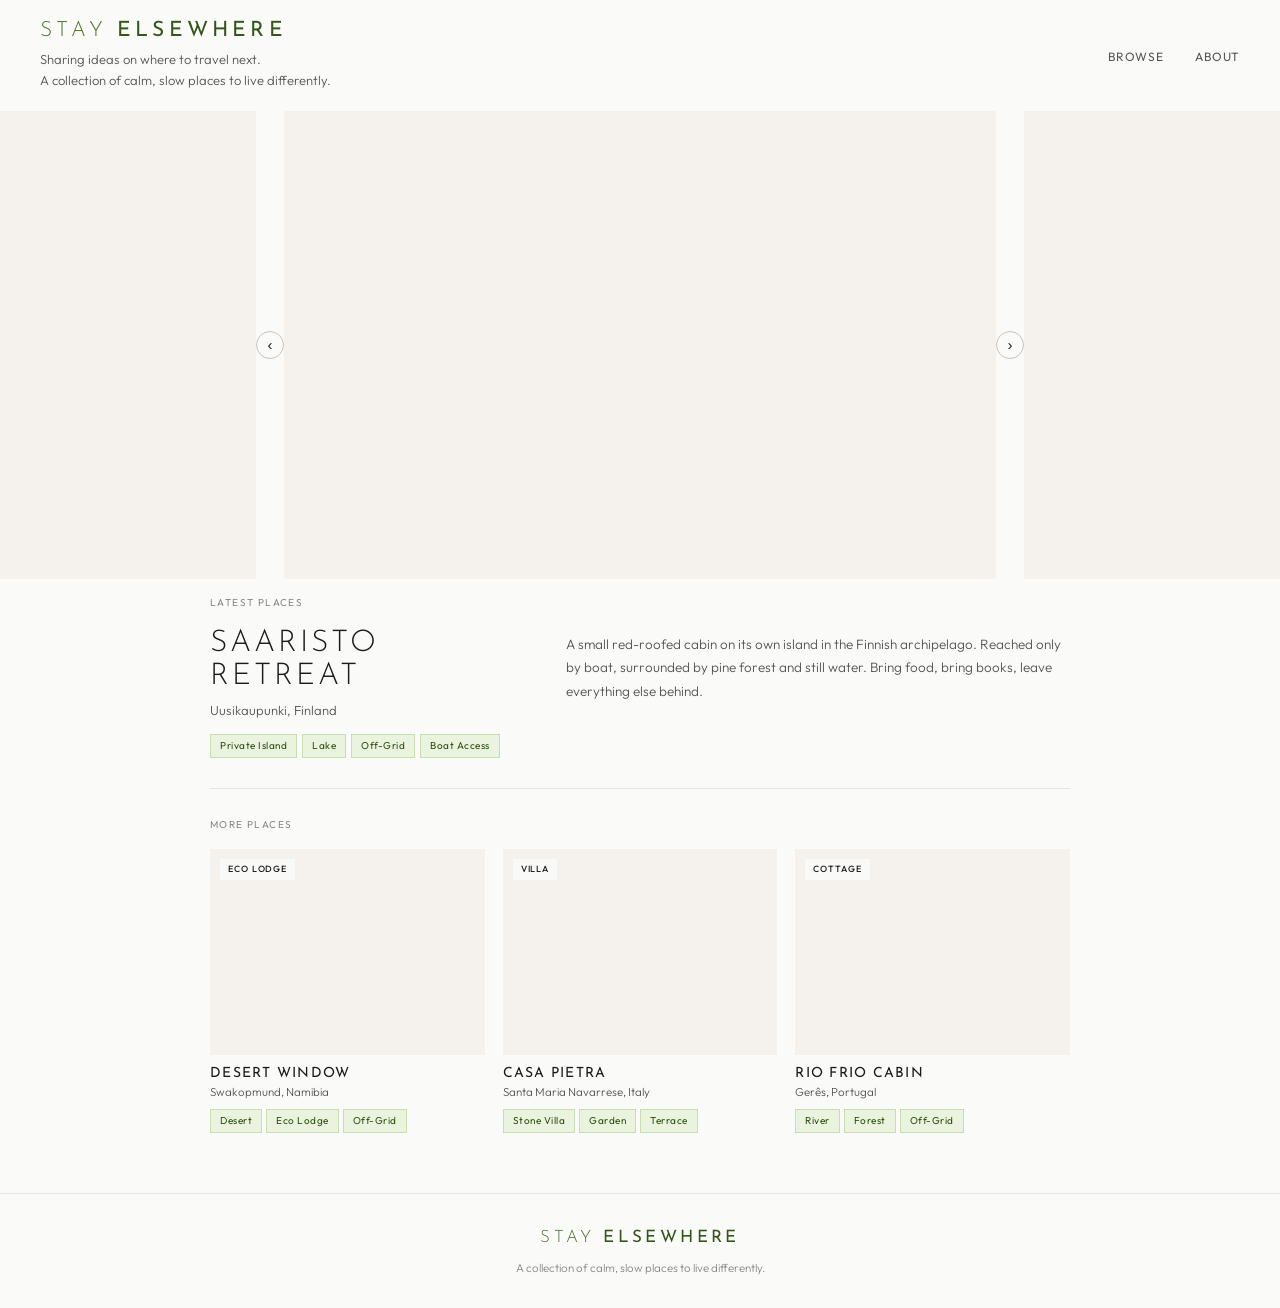
==== index.html @ 5e59693f "Mobile: hamburger menu with dropdown on all pages" ====
<!DOCTYPE html>
<html lang="en">
<head>
  <meta charset="UTF-8">
  <meta name="viewport" content="width=device-width, initial-scale=1.0">
  <title>Stay Elsewhere — Calm places, far from the crowd</title>
  <meta name="description" content="A curated collection of calm, slow places to live differently.">
  <link rel="preconnect" href="https://fonts.googleapis.com">
  <link rel="preconnect" href="https://fonts.gstatic.com" crossorigin>
  <link href="https://fonts.googleapis.com/css2?family=Josefin+Sans:wght@300;400&family=Outfit:wght@300;400;500&display=swap" rel="stylesheet">
  <link rel="stylesheet" href="css/style.css">
</head>
<body>

  <header class="site-header">
    <a href="index.html" class="logo-block">
      <span class="logo"><span class="logo-stay">STAY</span> <span class="logo-elsewhere">ELSEWHERE</span></span>
      <span class="logo-tagline">Sharing ideas on where to travel next.<br>A collection of calm, slow places to live differently.</span>
    </a>
    <nav class="site-nav">
      <a href="browse.html">BROWSE</a>
      <a href="about.html">ABOUT</a>
    </nav>
    <button class="hamburger-btn" aria-label="Menu">&#9776;</button>
    <div class="mobile-nav-dropdown" id="mobile-nav">
      <a href="browse.html">BROWSE</a>
      <a href="about.html">ABOUT</a>
    </div>
  </header>

  <section class="carousel-section">
    <div class="carousel">
      <a href="place.html?id=001-saaristo-retreat-finland" class="carousel-panel panel-left"  id="panel-left"></a>
      <div class="carousel-gap">
        <button class="carousel-btn" id="btn-prev">&#8249;</button>
      </div>
      <a href="place.html?id=001-saaristo-retreat-finland" class="carousel-panel panel-center" id="panel-center"></a>
      <div class="carousel-gap">
        <button class="carousel-btn" id="btn-next">&#8250;</button>
      </div>
      <a href="place.html?id=001-saaristo-retreat-finland" class="carousel-panel panel-right" id="panel-right"></a>
      <div class="carousel-dots"><span class="carousel-dot carousel-dot--active"></span><span class="carousel-dot"></span><span class="carousel-dot"></span></div>
    </div>
  </section>

  <div class="page-body">

    <section class="featured-section">
      <p class="section-label">LATEST PLACES</p>
      <div class="featured-content">
        <div class="featured-left">
          <a href="place.html?id=001-saaristo-retreat-finland" class="featured-name">SAARISTO RETREAT</a>
          <p class="featured-location">Uusikaupunki, Finland</p>
          <div class="featured-tags"><span class="tag">Private Island</span><span class="tag">Lake</span><span class="tag">Off-Grid</span><span class="tag">Boat Access</span></div>
        </div>
        <div class="featured-right">
          <p class="featured-description">A small red-roofed cabin on its own island in the Finnish archipelago. Reached only by boat, surrounded by pine forest and still water. Bring food, bring books, leave everything else behind.</p>
        </div>
      </div>
    </section>

    <section class="more-section">
      <p class="section-label">MORE PLACES</p>
      <div class="places-grid">
        <a href="place.html?id=002-desert-window-namibia" class="place-card">
        <div class="card-image" style="background-image: url('https://images.unsplash.com/photo-1509316785289-025f5b846b35?auto=format&fit=crop&w=800&q=80')">
          <span class="card-type">ECO LODGE</span>
        </div>
        <div class="card-info">
          <p class="card-name">DESERT WINDOW</p>
          <p class="card-location">Swakopmund, Namibia</p>
          <div class="card-tags"><span class="tag">Desert</span><span class="tag">Eco Lodge</span><span class="tag">Off-Grid</span></div>
        </div>
      </a>
        <a href="place.html?id=003-casa-pietra-italy" class="place-card">
        <div class="card-image" style="background-image: url('https://images.unsplash.com/photo-1523531294919-4bcd7c65e216?auto=format&fit=crop&w=800&q=80')">
          <span class="card-type">VILLA</span>
        </div>
        <div class="card-info">
          <p class="card-name">CASA PIETRA</p>
          <p class="card-location">Santa Maria Navarrese, Italy</p>
          <div class="card-tags"><span class="tag">Stone Villa</span><span class="tag">Garden</span><span class="tag">Terrace</span></div>
        </div>
      </a>
        <a href="place.html?id=004-rio-frio-cabin-portugal" class="place-card">
        <div class="card-image" style="background-image: url('https://images.unsplash.com/photo-1448375240586-882707db888b?auto=format&fit=crop&w=800&q=80')">
          <span class="card-type">COTTAGE</span>
        </div>
        <div class="card-info">
          <p class="card-name">RIO FRIO CABIN</p>
          <p class="card-location">Gerês, Portugal</p>
          <div class="card-tags"><span class="tag">River</span><span class="tag">Forest</span><span class="tag">Off-Grid</span></div>
        </div>
      </a>
      </div>
    </section>

  </div><!-- /.page-body -->

  <footer class="site-footer">
    <p class="footer-logo"><span class="logo-stay">STAY</span> <span class="logo-elsewhere">ELSEWHERE</span></p>
    <p class="footer-tagline">A collection of calm, slow places to live differently.</p>
  </footer>

  <script>
    window.CAROUSEL_PHOTOS = ["https://images.unsplash.com/photo-1504280390367-361c6d9f38f4?auto=format&fit=crop&w=1400&q=80","https://images.unsplash.com/photo-1500534314209-a25ddb2bd429?auto=format&fit=crop&w=1400&q=80","https://images.unsplash.com/photo-1441974231531-c6227db76b6e?auto=format&fit=crop&w=1400&q=80"];
  </script>
  <script src="js/main.js"></script>

</body>
</html>
---- css/style.css ----
/* === RESET & BASE === */
*, *::before, *::after {
  box-sizing: border-box;
  margin: 0;
  padding: 0;
}

:root {
  --green-stay: #4B712B;
  --green-elsewhere: #315618;
  --green-exact: #2E5214;
  --green-bg: #EAF3DE;
  --bg: #FAFAF8;
  --bg-secondary: #F5F2EE;
  --border: #E8E4DE;
  --text-primary: #1A1A1A;
  --text-secondary: #555;
  --text-tertiary: #888;
  --font-heading: 'Josefin Sans', sans-serif;
  --font-body: 'Outfit', sans-serif;
  --max-width: 860px;
  --page-pad: 40px;
}

html {
  font-size: 16px;
}

body {
  background: var(--bg);
  color: var(--text-primary);
  font-family: var(--font-body);
  font-weight: 300;
  line-height: 1.6;
  -webkit-font-smoothing: antialiased;
}

a {
  color: inherit;
  text-decoration: none;
}

/* === HEADER === */
.site-header {
  display: flex;
  align-items: center;
  justify-content: space-between;
  padding: 20px var(--page-pad);
  background: var(--bg);
  position: sticky;
  top: 0;
  z-index: 100;
}

.logo-block {
  display: block;
  line-height: 1;
}

.logo {
  display: block;
  font-family: var(--font-heading);
  font-size: 21px;
  letter-spacing: 0.2em;
  line-height: 1;
  margin-bottom: 8px;
}

.logo-stay {
  color: var(--green-stay);
  font-weight: 300;
}

.logo-elsewhere {
  color: var(--green-elsewhere);
  font-weight: 400;
}

.logo-tagline {
  font-family: var(--font-body);
  font-size: 13px;
  font-weight: 300;
  color: #555;
  line-height: 1.6;
  display: block;
  margin-top: 5px;
}

.site-nav {
  display: flex;
  align-items: center;
  gap: 32px;
  padding-top: 2px;
}

.site-nav a,
.menu-btn {
  font-family: var(--font-body);
  font-size: 12px;
  font-weight: 400;
  letter-spacing: 0.06em;
  color: var(--text-secondary);
  background: none;
  border: none;
  cursor: pointer;
  padding: 0;
  transition: color 0.2s;
  white-space: nowrap;
}

.site-nav a:hover,
.menu-btn:hover {
  color: var(--text-primary);
}

.menu-arrow {
  font-size: 9px;
  margin-left: 2px;
  vertical-align: middle;
}

.mobile-menu-btn {
  display: none;
  background: none;
  border: none;
  cursor: pointer;
  font-size: 20px;
  color: var(--text-secondary);
  padding: 0;
  line-height: 1;
}

/* === PAGE BODY === */
.page-body {
  max-width: calc(var(--max-width) + var(--page-pad) * 2);
  margin: 0 auto;
  padding: 0 var(--page-pad);
}

/* === CAROUSEL === */
.carousel-section {
  padding: 0;
}

.carousel-controls {
  display: flex;
  justify-content: flex-end;
  gap: 5px;
  margin-top: 10px;
  padding: 0 var(--page-pad);
}

.carousel {
  display: flex;
  height: 52vh;
  min-height: 420px;
}

.carousel-panel {
  display: block;
  background-size: cover;
  background-position: center;
  background-color: var(--bg-secondary);
  transition: background-image 0.35s ease;
  flex-shrink: 0;
}

.panel-left,
.panel-right {
  width: 20%;
}

.panel-center {
  flex: 1;
}

.carousel-gap {
  flex: 0 0 20px;
  background: #FAFAF8;
  display: flex;
  align-items: center;
  justify-content: center;
}

.carousel-btn {
  width: 28px;
  height: 28px;
  border: 0.5px solid #C8C4BE;
  background: #FAFAF8;
  color: var(--text-primary);
  font-size: 15px;
  cursor: pointer;
  display: flex;
  align-items: center;
  justify-content: center;
  border-radius: 50%;
  transition: background 0.15s, border-color 0.15s;
  line-height: 1;
  flex-shrink: 0;
}

.carousel-btn:hover {
  background: var(--bg-secondary);
  border-color: var(--text-tertiary);
}

/* === SECTION LABEL === */
.section-label {
  font-family: var(--font-body);
  font-size: 10px;
  font-weight: 400;
  letter-spacing: 0.14em;
  color: var(--text-tertiary);
  margin-bottom: 16px;
}

/* === FEATURED SECTION === */
.featured-section {
  padding-top: 16px;
  padding-bottom: 30px;
  border-bottom: 1px solid var(--border);
}

.featured-content {
  display: flex;
  gap: 56px;
  align-items: flex-start;
}

.featured-left {
  flex: 0 0 300px;
}

.featured-right {
  flex: 1;
  padding-top: 6px;
}

.featured-name {
  font-family: var(--font-heading);
  font-size: 30px;
  font-weight: 300;
  letter-spacing: 0.1em;
  color: var(--text-primary);
  line-height: 1.1;
  margin-bottom: 7px;
  display: block;
  transition: color 0.2s;
}

.featured-name:hover {
  color: var(--green-exact);
}

.featured-location {
  font-family: var(--font-body);
  font-size: 13px;
  font-weight: 300;
  color: var(--text-secondary);
  margin-bottom: 14px;
}

.featured-tags {
  display: flex;
  flex-wrap: wrap;
  gap: 5px;
}

.featured-description {
  font-family: var(--font-body);
  font-size: 13.5px;
  font-weight: 300;
  color: var(--text-secondary);
  line-height: 1.75;
}

/* === TAGS === */
.tag {
  display: inline-block;
  font-family: var(--font-body);
  font-size: 10px;
  font-weight: 400;
  letter-spacing: 0.05em;
  color: var(--green-exact);
  border: 1px solid #c8ddb0;
  background: var(--green-bg);
  padding: 3px 9px;
  white-space: nowrap;
}

/* === MORE PLACES === */
.more-section {
  padding-top: 28px;
  padding-bottom: 60px;
}

.places-grid {
  display: grid;
  grid-template-columns: repeat(3, 1fr);
  gap: 18px;
}

/* === PLACE CARD === */
.place-card {
  display: block;
}

.card-image {
  position: relative;
  width: 100%;
  aspect-ratio: 4 / 3;
  background-size: cover;
  background-position: center;
  background-color: var(--bg-secondary);
  overflow: hidden;
}

.card-type {
  position: absolute;
  top: 10px;
  left: 10px;
  font-family: var(--font-body);
  font-size: 9px;
  font-weight: 500;
  letter-spacing: 0.1em;
  color: var(--text-primary);
  background: rgba(250, 250, 248, 0.92);
  padding: 3px 8px;
  white-space: nowrap;
}

.card-info {
  padding: 11px 0 0;
}

.card-name {
  font-family: var(--font-heading);
  font-size: 14px;
  font-weight: 400;
  letter-spacing: 0.09em;
  color: var(--text-primary);
  margin-bottom: 3px;
  transition: color 0.2s;
}

.card-location {
  font-family: var(--font-body);
  font-size: 11.5px;
  font-weight: 300;
  color: var(--text-secondary);
  margin-bottom: 8px;
}

.card-tags {
  display: flex;
  flex-wrap: wrap;
  gap: 4px;
  cursor: default;
}

.place-card:hover .card-name {
  color: var(--green-exact);
}

/* === FOOTER === */
.site-footer {
  border-top: 1px solid var(--border);
  padding: 30px var(--page-pad);
  text-align: center;
}

.footer-logo {
  font-family: var(--font-heading);
  font-size: 17px;
  letter-spacing: 0.2em;
  margin-bottom: 8px;
}

.footer-tagline {
  font-family: var(--font-body);
  font-size: 11.5px;
  font-weight: 300;
  color: var(--text-tertiary);
}

/* === MOBILE === */
@media (max-width: 720px) {
  :root {
    --page-pad: 20px;
  }

  .site-header {
    padding: 20px var(--page-pad) 16px;
    align-items: center;
  }

  .logo {
    font-size: 18px;
    margin-bottom: 0;
  }

  .logo-tagline {
    display: none;
  }

  .site-nav {
    display: none;
  }

  .mobile-menu-btn {
    display: block;
  }

  .carousel {
    height: 200px;
    gap: 4px;
  }

  .panel-left,
  .panel-right {
    width: 16%;
  }

  .featured-content {
    flex-direction: column;
    gap: 14px;
  }

  .featured-left {
    flex: none;
    width: 100%;
  }

  .featured-name {
    font-size: 22px;
  }

  .places-grid {
    grid-template-columns: 1fr;
    gap: 28px;
  }

  .card-image {
    aspect-ratio: 16 / 9;
  }
}


/* ============================================================
   PLACE PAGE — all rules below are new, none modify existing
   ============================================================ */

/* Place page container */
.place-container {
  max-width: 1100px;
  margin: 0 auto;
  padding: 0 40px;
}

/* Back bar */
.back-bar {
  padding: 8px 0;
  border-bottom: 0.5px solid var(--border);
  background: var(--bg);
}

.back-link {
  font-family: var(--font-body);
  font-size: 10px;
  font-weight: 400;
  letter-spacing: 0.06em;
  color: #888;
}

.back-link:hover {
  color: var(--text-primary);
}

/* Place header */
.place-header {
  padding: 16px 0 0;
}

.place-name {
  font-family: var(--font-heading);
  font-size: 28px;
  font-weight: 300;
  letter-spacing: 0.12em;
  color: var(--text-primary);
  line-height: 1.1;
  margin-bottom: 5px;
}

.place-location {
  font-family: var(--font-body);
  font-size: 11px;
  font-weight: 300;
  color: #888;
  margin-bottom: 10px;
}

.place-tags {
  display: flex;
  flex-wrap: wrap;
  gap: 5px;
}

.place-tags .tag {
  font-size: 9px;
  padding: 2px 7px;
  color: #555;
  border: 0.5px solid #C8C4BE;
  background: transparent;
  border-radius: 2px;
}

/* Two-column body */
.place-body {
  display: flex;
  gap: 20px;
  padding: 16px 0;
  align-items: flex-start;
}

.left-col {
  flex: 1;
  min-width: 0;
}

.right-col {
  flex: 0 0 160px;
  position: sticky;
  top: 24px;
}

/* Section label with bottom border */
.place-section {
  margin-bottom: 20px;
}

.place-section-label {
  font-family: var(--font-body);
  font-size: 9px;
  font-weight: 400;
  letter-spacing: 0.14em;
  color: #888;
  border-bottom: 0.5px solid var(--border);
  padding-bottom: 5px;
  margin-bottom: 8px;
}

/* Why box */
.why-box {
  background: var(--green-bg);
  border-radius: 4px;
  padding: 10px 12px;
}

.why-box p {
  font-family: var(--font-body);
  font-size: 11.5px;
  font-weight: 300;
  font-style: italic;
  color: #27500A;
  line-height: 1.65;
  margin: 0;
}

/* Getting there — side by side */
.getting-there-layout {
  display: flex;
  gap: 16px;
  align-items: flex-start;
}

.getting-there-distances {
  flex: 0 0 55%;
  display: flex;
  flex-direction: column;
  gap: 5px;
}

/* Map */
.place-map {
  flex: 1;
  height: 130px;
  border: none;
  border-radius: 4px;
  display: block;
  min-width: 0;
}

/* Distance rows */
.distance-rows {
  display: flex;
  flex-direction: column;
  gap: 5px;
}

.distance-row {
  display: flex;
  align-items: center;
  gap: 6px;
  font-family: var(--font-body);
  font-size: 11px;
  font-weight: 300;
  color: var(--text-primary);
}

.distance-icon {
  color: var(--green-stay);
  font-size: 13px;
  flex-shrink: 0;
  width: 16px;
  display: flex;
  align-items: center;
}

.distance-name {
  flex: 1;
}

.distance-time {
  color: #888;
  font-size: 10.5px;
  white-space: nowrap;
}

/* Amenities */
.amenities-grid {
  display: grid;
  grid-template-columns: 1fr 1fr;
  gap: 6px 16px;
}

.amenity-item {
  display: flex;
  align-items: center;
  gap: 6px;
  font-family: var(--font-body);
  font-size: 11px;
  font-weight: 300;
  color: var(--text-primary);
}

.amenity-item .ti {
  font-size: 15px;
  color: var(--green-stay);
  flex-shrink: 0;
}

/* Activities */
.activities-list {
  display: flex;
  flex-direction: column;
  gap: 4px;
}

.activity-item {
  display: flex;
  gap: 7px;
  font-family: var(--font-body);
  font-size: 11px;
  font-weight: 300;
  color: #555;
}

.activity-dash {
  color: #C8C4BE;
  flex-shrink: 0;
}

/* Sidebar card */
.sidebar-card {
  border: 0.5px solid var(--border);
  border-radius: 6px;
  padding: 12px;
  background: var(--bg);
}

.sidebar-title {
  font-family: var(--font-body);
  font-size: 9px;
  font-weight: 400;
  letter-spacing: 0.14em;
  color: #888;
  border-bottom: 0.5px solid var(--border);
  padding-bottom: 6px;
  margin-bottom: 10px;
}

.info-row {
  display: flex;
  justify-content: space-between;
  align-items: baseline;
  gap: 4px;
  margin-bottom: 6px;
}

.info-label {
  font-family: var(--font-body);
  font-size: 9px;
  font-weight: 400;
  letter-spacing: 0.06em;
  color: #888;
  text-transform: uppercase;
  flex-shrink: 0;
}

.info-value {
  font-family: var(--font-body);
  font-size: 10px;
  font-weight: 400;
  color: var(--text-primary);
  text-align: right;
}

/* Temperature bar */
.temp-section {
  margin-top: 10px;
  margin-bottom: 12px;
}

.temp-bar {
  display: flex;
  gap: 1px;
  margin-top: 4px;
  margin-bottom: 3px;
}

.temp-cell {
  flex: 1;
  height: 10px;
  border-radius: 1px;
}

.temp-months {
  display: flex;
}

.temp-months span {
  font-family: var(--font-body);
  font-size: 7.5px;
  color: #888;
  flex: 1;
  text-align: center;
}

/* CTA button */
.cta-btn {
  display: block;
  background: var(--green-exact);
  color: #fff;
  font-family: var(--font-body);
  font-size: 10px;
  font-weight: 400;
  letter-spacing: 0.1em;
  border-radius: 3px;
  padding: 8px;
  text-align: center;
  text-decoration: none;
  margin-top: 12px;
  transition: background 0.15s;
}

.cta-btn:hover {
  background: var(--green-elsewhere);
}

/* Similar places */
.similar-section {
  border-top: 0.5px solid var(--border);
  padding: 14px 0 40px;
}

.similar-grid {
  display: grid;
  grid-template-columns: repeat(3, 1fr);
  gap: 16px;
  margin-top: 8px;
}

.similar-card {
  display: block;
}

.similar-image {
  width: 100%;
  height: 160px;
  object-fit: cover;
  background-size: cover;
  background-position: center;
  background-color: var(--bg-secondary);
}

.similar-name {
  font-family: var(--font-heading);
  font-size: 13px;
  font-weight: 400;
  letter-spacing: 0.08em;
  color: var(--text-primary);
  margin-top: 8px;
  margin-bottom: 3px;
  transition: color 0.2s;
}

.similar-location {
  font-family: var(--font-body);
  font-size: 11px;
  font-weight: 300;
  color: var(--text-secondary);
}

.similar-card:hover .similar-name {
  color: var(--green-exact);
}

/* Place page — mobile */
@media (max-width: 768px) {
  .place-container {
    padding: 0 20px;
  }

  .place-body {
    flex-direction: column;
  }

  .right-col {
    position: static;
    width: 100%;
    flex: none;
  }

  .getting-there-layout {
    flex-direction: column;
  }

  .getting-there-distances {
    flex: none;
    width: 100%;
  }

  .place-map {
    width: 100%;
    height: 160px;
  }

  .similar-grid {
    grid-template-columns: 1fr;
  }
}


/* ============================================================
   ABOUT PAGE
   ============================================================ */

.about-page {
  padding-top: 40px;
  padding-bottom: 60px;
}

.about-label {
  font-family: var(--font-body);
  font-size: 9px;
  font-weight: 400;
  letter-spacing: 0.14em;
  color: #888;
  border-bottom: 0.5px solid var(--border);
  padding-bottom: 5px;
  margin-bottom: 24px;
}

.about-text {
  max-width: 600px;
  font-family: var(--font-body);
  font-size: 14px;
  font-weight: 300;
  color: var(--text-primary);
  line-height: 1.75;
}

.about-text p + p {
  margin-top: 1em;
}

.about-divider {
  border: none;
  border-top: 0.5px solid #E8E4DE;
  margin: 40px 0;
}

.contact-text {
  max-width: 600px;
  font-family: var(--font-body);
  font-size: 14px;
  font-weight: 300;
  color: #555;
  line-height: 2;
}

.contact-text p + p {
  margin-top: 0;
}

.contact-link {
  color: #4B712B;
  text-decoration: none;
}

.contact-link:hover {
  text-decoration: underline;
}


/* ============================================================
   BROWSE PAGE
   ============================================================ */

.browse-page {
  padding-top: 40px;
  padding-bottom: 60px;
}

.browse-header {
  margin-bottom: 24px;
}

.browse-label {
  font-family: var(--font-body);
  font-size: 9px;
  font-weight: 400;
  letter-spacing: 0.14em;
  color: #888;
  margin-bottom: 4px;
}

.browse-count {
  font-family: var(--font-body);
  font-size: 11px;
  font-weight: 300;
  color: #888;
}

.browse-grid {
  display: grid;
  grid-template-columns: repeat(3, 1fr);
  gap: 20px;
}

@media (max-width: 768px) {
  .browse-grid {
    grid-template-columns: 1fr;
  }
}


/* ============================================================
   BROWSE PAGE — feedback fixes
   ============================================================ */

/* Point 1 — tighten card image/text gap */
.card-info {
  padding-top: 8px;
}

/* Point 2 — page heading */
.browse-page {
  padding-top: 0;
}

.browse-heading {
  font-family: var(--font-heading);
  font-size: 22px;
  font-weight: 400;
  letter-spacing: 0.12em;
  color: var(--text-primary);
  margin-top: 40px;
  margin-bottom: 24px;
}

/* Point 3 — card photo arrows */
.card-arrows {
  position: absolute;
  bottom: 8px;
  right: 8px;
  display: none;
  gap: 4px;
  z-index: 2;
}

.place-card:hover .card-arrows {
  display: flex;
}

.card-arrow {
  width: 24px;
  height: 24px;
  border-radius: 50%;
  background: rgba(0, 0, 0, 0.4);
  color: #fff;
  border: none;
  cursor: pointer;
  font-size: 14px;
  display: flex;
  align-items: center;
  justify-content: center;
  line-height: 1;
  padding: 0;
  transition: background 0.15s;
}

.card-arrow:hover {
  background: rgba(0, 0, 0, 0.65);
}

/* Browse cards — 4:5 portrait ratio (scoped, does not affect index.html) */
.browse-grid .card-image {
  aspect-ratio: 4 / 5;
  height: auto;
}

/* Tighten name/location gap on cards */
.card-name {
  margin-bottom: -3px;
}

/* Ensure browse card names render in dark text — explicit override */
.browse-grid .card-name {
  color: #1A1A1A;
}


/* ============================================================
   MOBILE — homepage layout (max-width 768px)
   ============================================================ */

@media (max-width: 768px) {

  /* Point 1 — header: stack logo + tagline + nav links */
  .site-header {
    flex-direction: column;
    align-items: flex-start;
    gap: 8px;
  }

  .logo-tagline {
    display: block;
  }

  .site-nav {
    display: flex;
    gap: 16px;
    padding-top: 0;
  }

  .site-nav a {
    font-size: 11px;
    letter-spacing: 0.1em;
    color: #1A1A1A;
  }

  /* Point 2 — MORE PLACES horizontal cards, 96px thumbnail, no tags */
  .places-grid {
    grid-template-columns: 1fr;
    gap: 16px;
  }

  .places-grid .place-card {
    display: flex;
    flex-direction: row;
    gap: 12px;
    align-items: flex-start;
  }

  .places-grid .card-image {
    flex: 0 0 96px;
    width: 96px;
    height: 72px;
    aspect-ratio: unset;
  }

  .places-grid .card-info {
    flex: 1;
    padding-top: 0;
  }

  .places-grid .card-tags {
    display: none;
  }

}


/* ============================================================
   CAROUSEL DOTS — global styles (hidden on desktop)
   ============================================================ */

.carousel {
  position: relative;
}

.carousel-dots {
  display: none;
  position: absolute;
  bottom: 10px;
  left: 50%;
  transform: translateX(-50%);
  gap: 5px;
  z-index: 3;
  pointer-events: none;
}

.carousel-dot {
  width: 6px;
  height: 6px;
  border-radius: 50%;
  background: rgba(255, 255, 255, 0.4);
  display: block;
}

.carousel-dot--active {
  background: rgba(255, 255, 255, 1);
}


/* ============================================================
   MOBILE — header + carousel overrides (max-width 768px)
   ============================================================ */

@media (max-width: 768px) {

  /* Point 1 — compact single-row header */
  .site-header {
    flex-direction: row;
    align-items: center;
    justify-content: space-between;
    gap: 0;
  }

  .logo-tagline {
    display: none;
  }

  /* Point 2 — carousel: no gaps, no arrows, dots, smaller height */
  .carousel {
    height: 40vh;
    min-height: 280px;
  }

  .carousel-gap {
    flex: 0 0 0px;
    width: 0;
    overflow: hidden;
  }

  .carousel-gap .carousel-btn {
    display: none;
  }

  .carousel-dots {
    display: flex;
  }

}


/* Mobile header — centered stacked layout (overrides previous 768px header rules) */
@media (max-width: 768px) {

  .site-header {
    flex-direction: column;
    align-items: center;
    justify-content: flex-start;
    gap: 6px;
  }

  .logo-block {
    text-align: center;
  }

  .logo {
    text-align: center;
  }

  .logo-tagline {
    display: block;
    font-size: 11px;
    color: #555;
    line-height: 1.5;
    text-align: center;
  }

  .site-nav {
    display: flex;
    justify-content: center;
    gap: 20px;
    padding-top: 0;
  }

  .site-nav a {
    font-size: 11px;
    letter-spacing: 0.08em;
    color: #1A1A1A;
  }

}


/* ============================================================
   HAMBURGER MENU — global + mobile
   ============================================================ */

.hamburger-btn {
  display: none;
  background: none;
  border: none;
  font-size: 20px;
  color: #888;
  cursor: pointer;
  position: absolute;
  top: 50%;
  right: var(--page-pad);
  transform: translateY(-50%);
  padding: 0;
  line-height: 1;
  z-index: 101;
}

.mobile-nav-dropdown {
  display: none;
  position: absolute;
  top: 100%;
  left: 0;
  right: 0;
  background: #FAFAF8;
  border-bottom: 0.5px solid #E8E4DE;
  z-index: 100;
}

.mobile-nav-dropdown.is-open {
  display: block;
}

.mobile-nav-dropdown a {
  display: block;
  font-size: 14px;
  font-family: var(--font-body);
  font-weight: 300;
  letter-spacing: 0.1em;
  color: #1A1A1A;
  padding: 14px 20px;
  text-decoration: none;
}

.mobile-nav-dropdown a:hover {
  background: var(--bg-secondary);
}

@media (max-width: 768px) {

  .site-header {
    position: relative;
    flex-direction: column;
    align-items: center;
    justify-content: flex-start;
    gap: 4px;
  }

  .logo-tagline {
    display: block;
    font-size: 11px;
    color: #555;
    line-height: 1.5;
    text-align: center;
  }

  .site-nav {
    display: none;
  }

  .hamburger-btn {
    display: block;
  }

}
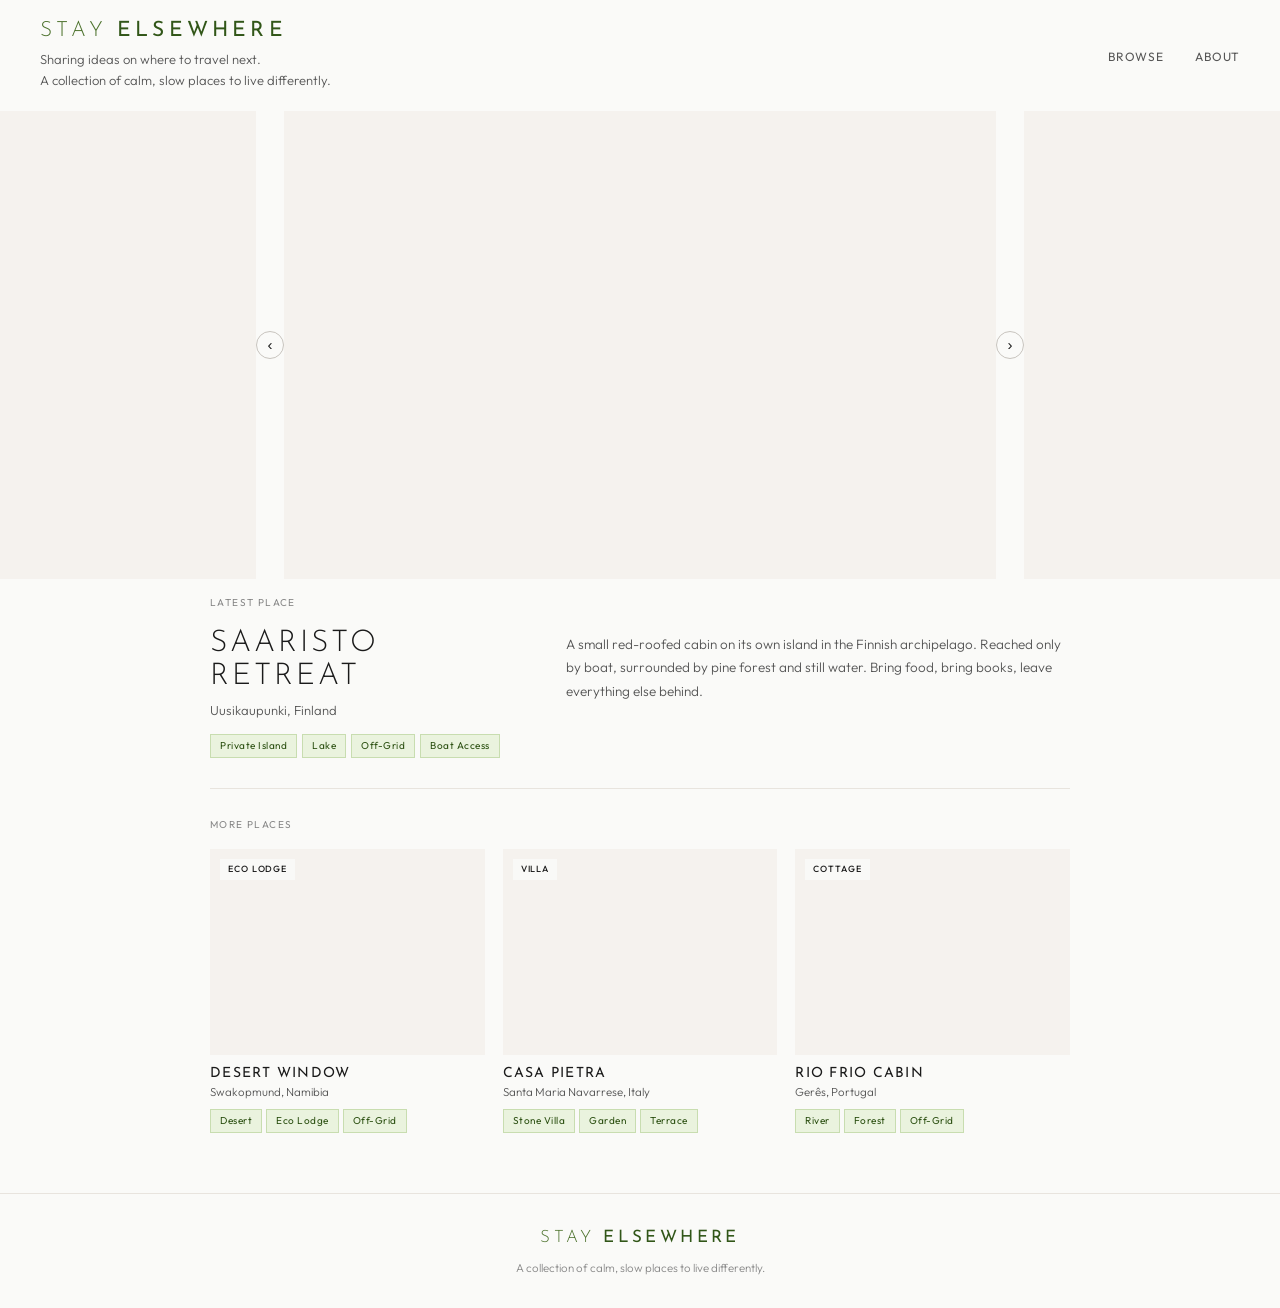
==== commit 721188e8: "Mobile: no carousel arrows on landscape, portrait aspect-ratio 16/9" ====
--- a/index.html
+++ b/index.html
@@ -46,7 +46,7 @@
   <div class="page-body">
 
     <section class="featured-section">
-      <p class="section-label">LATEST PLACES</p>
+      <p class="section-label">LATEST PLACE</p>
       <div class="featured-content">
         <div class="featured-left">
           <a href="place.html?id=001-saaristo-retreat-finland" class="featured-name">SAARISTO RETREAT</a>
--- a/css/style.css
+++ b/css/style.css
@@ -1284,3 +1284,74 @@
   }
 
 }
+
+
+/* ============================================================
+   FEEDBACK FIXES — batch
+   ============================================================ */
+
+/* 1 — Dropdown: right-aligned small panel */
+.mobile-nav-dropdown {
+  left: auto;
+  right: 16px;
+  width: auto;
+  min-width: 120px;
+  border: 0.5px solid #E8E4DE;
+  padding: 8px 0;
+}
+
+.mobile-nav-dropdown a {
+  font-size: 13px;
+  letter-spacing: 0.1em;
+  padding: 10px 16px;
+  text-align: right;
+}
+
+/* 4 — Place name smaller on mobile */
+@media (max-width: 768px) {
+  .place-name {
+    font-size: 22px;
+  }
+}
+
+/* 5 — Landscape: restore gap columns and arrows */
+@media (max-width: 768px) and (orientation: landscape) {
+  .carousel-gap {
+    flex: 0 0 14px;
+    width: 14px;
+    overflow: visible;
+  }
+  .carousel-gap .carousel-btn {
+    display: flex;
+  }
+}
+
+/* 6 — Browse heading smaller on mobile */
+@media (max-width: 768px) {
+  .browse-heading {
+    font-size: 16px;
+  }
+}
+
+/* 7 — Browse grid: 2 columns on mobile */
+@media (max-width: 768px) {
+  .browse-grid {
+    grid-template-columns: repeat(2, 1fr);
+  }
+}
+
+/* Landscape mobile: keep gap columns but hide arrows */
+@media (max-width: 768px) and (orientation: landscape) {
+  .carousel-gap .carousel-btn {
+    display: none;
+  }
+}
+
+/* Portrait mobile: aspect-ratio instead of fixed height */
+@media (max-width: 768px) and (orientation: portrait) {
+  .carousel {
+    height: auto;
+    min-height: 0;
+    aspect-ratio: 16 / 9;
+  }
+}
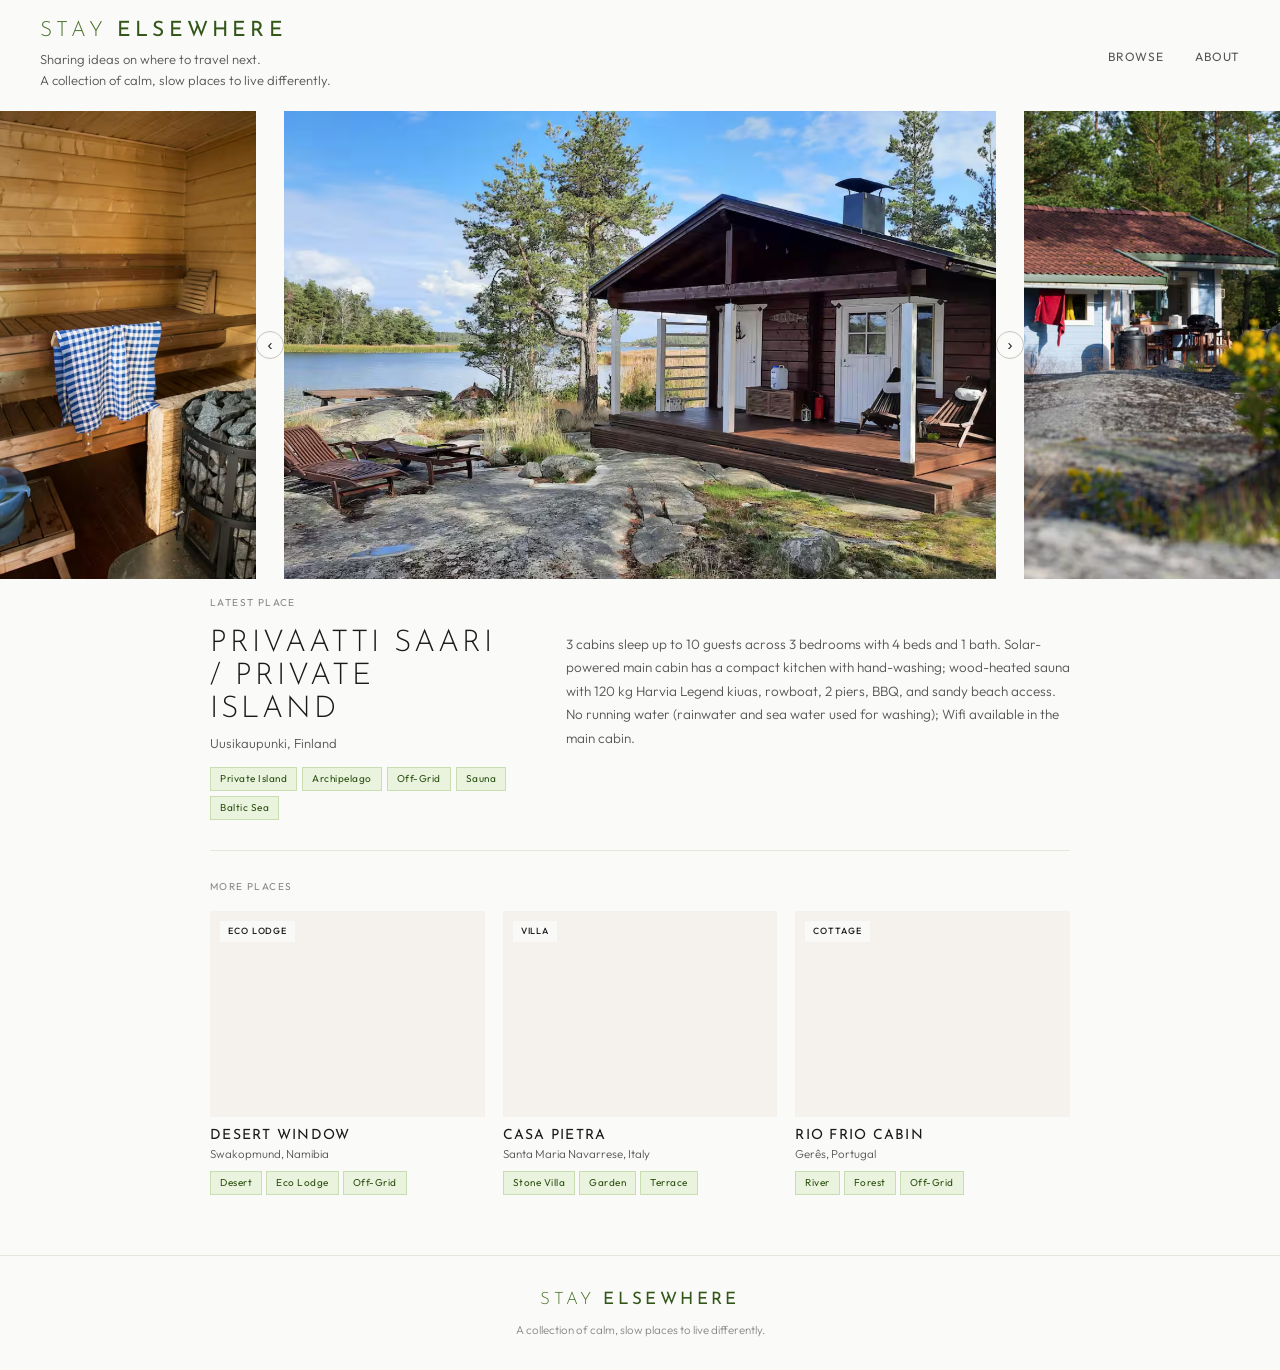
==== commit 4de29ba0: "Add place: Private island, Finland" ====
--- a/index.html
+++ b/index.html
@@ -30,16 +30,16 @@
 
   <section class="carousel-section">
     <div class="carousel">
-      <a href="place.html?id=001-saaristo-retreat-finland" class="carousel-panel panel-left"  id="panel-left"></a>
+      <a href="place.html?id=001-island-Finland" class="carousel-panel panel-left"  id="panel-left"></a>
       <div class="carousel-gap">
         <button class="carousel-btn" id="btn-prev">&#8249;</button>
       </div>
-      <a href="place.html?id=001-saaristo-retreat-finland" class="carousel-panel panel-center" id="panel-center"></a>
+      <a href="place.html?id=001-island-Finland" class="carousel-panel panel-center" id="panel-center"></a>
       <div class="carousel-gap">
         <button class="carousel-btn" id="btn-next">&#8250;</button>
       </div>
-      <a href="place.html?id=001-saaristo-retreat-finland" class="carousel-panel panel-right" id="panel-right"></a>
-      <div class="carousel-dots"><span class="carousel-dot carousel-dot--active"></span><span class="carousel-dot"></span><span class="carousel-dot"></span></div>
+      <a href="place.html?id=001-island-Finland" class="carousel-panel panel-right" id="panel-right"></a>
+      <div class="carousel-dots"><span class="carousel-dot carousel-dot--active"></span><span class="carousel-dot"></span><span class="carousel-dot"></span><span class="carousel-dot"></span><span class="carousel-dot"></span><span class="carousel-dot"></span><span class="carousel-dot"></span><span class="carousel-dot"></span><span class="carousel-dot"></span></div>
     </div>
   </section>
 
@@ -49,12 +49,12 @@
       <p class="section-label">LATEST PLACE</p>
       <div class="featured-content">
         <div class="featured-left">
-          <a href="place.html?id=001-saaristo-retreat-finland" class="featured-name">SAARISTO RETREAT</a>
+          <a href="place.html?id=001-island-Finland" class="featured-name">PRIVAATTI SAARI / PRIVATE ISLAND</a>
           <p class="featured-location">Uusikaupunki, Finland</p>
-          <div class="featured-tags"><span class="tag">Private Island</span><span class="tag">Lake</span><span class="tag">Off-Grid</span><span class="tag">Boat Access</span></div>
+          <div class="featured-tags"><span class="tag">Private Island</span><span class="tag">Archipelago</span><span class="tag">Off-Grid</span><span class="tag">Sauna</span><span class="tag">Baltic Sea</span></div>
         </div>
         <div class="featured-right">
-          <p class="featured-description">A small red-roofed cabin on its own island in the Finnish archipelago. Reached only by boat, surrounded by pine forest and still water. Bring food, bring books, leave everything else behind.</p>
+          <p class="featured-description">3 cabins sleep up to 10 guests across 3 bedrooms with 4 beds and 1 bath. Solar-powered main cabin has a compact kitchen with hand-washing; wood-heated sauna with 120 kg Harvia Legend kiuas, rowboat, 2 piers, BBQ, and sandy beach access. No running water (rainwater and sea water used for washing); Wifi available in the main cabin.</p>
         </div>
       </div>
     </section>
@@ -103,7 +103,7 @@
   </footer>
 
   <script>
-    window.CAROUSEL_PHOTOS = ["https://images.unsplash.com/photo-1504280390367-361c6d9f38f4?auto=format&fit=crop&w=1400&q=80","https://images.unsplash.com/photo-1500534314209-a25ddb2bd429?auto=format&fit=crop&w=1400&q=80","https://images.unsplash.com/photo-1441974231531-c6227db76b6e?auto=format&fit=crop&w=1400&q=80"];
+    window.CAROUSEL_PHOTOS = ["photos/001-island-Finland/photos/001.png","photos/001-island-Finland/photos/002.png","photos/001-island-Finland/photos/003.png","photos/001-island-Finland/photos/004.png","photos/001-island-Finland/photos/005.png","photos/001-island-Finland/photos/006.png","photos/001-island-Finland/photos/007.png","photos/001-island-Finland/photos/008.png","photos/001-island-Finland/photos/009.png"];
   </script>
   <script src="js/main.js"></script>
 
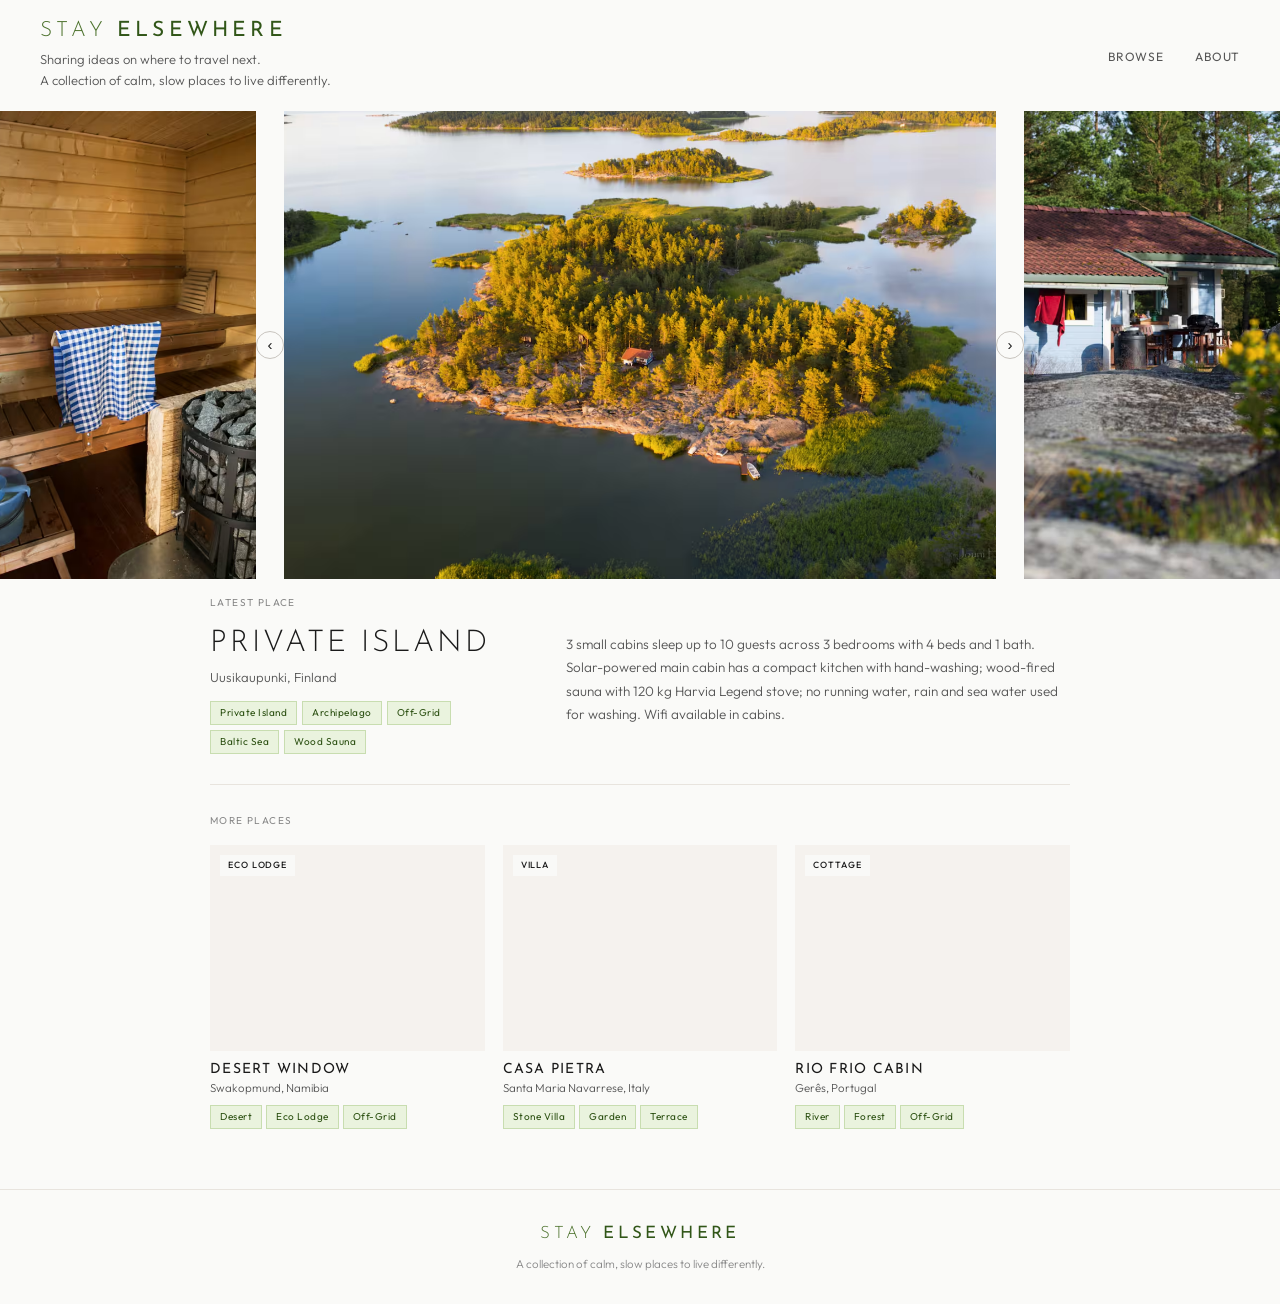
==== commit 02e56aea: "Update place: 1 photo added" ====
--- a/index.html
+++ b/index.html
@@ -39,7 +39,7 @@
         <button class="carousel-btn" id="btn-next">&#8250;</button>
       </div>
       <a href="place.html?id=001-island-Finland" class="carousel-panel panel-right" id="panel-right"></a>
-      <div class="carousel-dots"><span class="carousel-dot carousel-dot--active"></span><span class="carousel-dot"></span><span class="carousel-dot"></span><span class="carousel-dot"></span><span class="carousel-dot"></span><span class="carousel-dot"></span><span class="carousel-dot"></span><span class="carousel-dot"></span><span class="carousel-dot"></span></div>
+      <div class="carousel-dots"><span class="carousel-dot carousel-dot--active"></span><span class="carousel-dot"></span><span class="carousel-dot"></span><span class="carousel-dot"></span><span class="carousel-dot"></span><span class="carousel-dot"></span><span class="carousel-dot"></span><span class="carousel-dot"></span><span class="carousel-dot"></span><span class="carousel-dot"></span></div>
     </div>
   </section>
 
@@ -49,12 +49,12 @@
       <p class="section-label">LATEST PLACE</p>
       <div class="featured-content">
         <div class="featured-left">
-          <a href="place.html?id=001-island-Finland" class="featured-name">PRIVAATTI SAARI / PRIVATE ISLAND</a>
+          <a href="place.html?id=001-island-Finland" class="featured-name">PRIVATE ISLAND</a>
           <p class="featured-location">Uusikaupunki, Finland</p>
-          <div class="featured-tags"><span class="tag">Private Island</span><span class="tag">Archipelago</span><span class="tag">Off-Grid</span><span class="tag">Sauna</span><span class="tag">Baltic Sea</span></div>
+          <div class="featured-tags"><span class="tag">Private Island</span><span class="tag">Archipelago</span><span class="tag">Off-Grid</span><span class="tag">Baltic Sea</span><span class="tag">Wood Sauna</span></div>
         </div>
         <div class="featured-right">
-          <p class="featured-description">3 cabins sleep up to 10 guests across 3 bedrooms with 4 beds and 1 bath. Solar-powered main cabin has a compact kitchen with hand-washing; wood-heated sauna with 120 kg Harvia Legend kiuas, rowboat, 2 piers, BBQ, and sandy beach access. No running water (rainwater and sea water used for washing); Wifi available in the main cabin.</p>
+          <p class="featured-description">3 small cabins sleep up to 10 guests across 3 bedrooms with 4 beds and 1 bath. Solar-powered main cabin has a compact kitchen with hand-washing; wood-fired sauna with 120 kg Harvia Legend stove; no running water, rain and sea water used for washing. Wifi available in cabins.</p>
         </div>
       </div>
     </section>
@@ -103,7 +103,7 @@
   </footer>
 
   <script>
-    window.CAROUSEL_PHOTOS = ["photos/001-island-Finland/photos/001.png","photos/001-island-Finland/photos/002.png","photos/001-island-Finland/photos/003.png","photos/001-island-Finland/photos/004.png","photos/001-island-Finland/photos/005.png","photos/001-island-Finland/photos/006.png","photos/001-island-Finland/photos/007.png","photos/001-island-Finland/photos/008.png","photos/001-island-Finland/photos/009.png"];
+    window.CAROUSEL_PHOTOS = ["photos/001-island-Finland/photos/001.png","photos/001-island-Finland/photos/002.png","photos/001-island-Finland/photos/0021.png","photos/001-island-Finland/photos/003.png","photos/001-island-Finland/photos/004.png","photos/001-island-Finland/photos/005.png","photos/001-island-Finland/photos/006.png","photos/001-island-Finland/photos/007.png","photos/001-island-Finland/photos/008.png","photos/001-island-Finland/photos/009.png"];
   </script>
   <script src="js/main.js"></script>
 
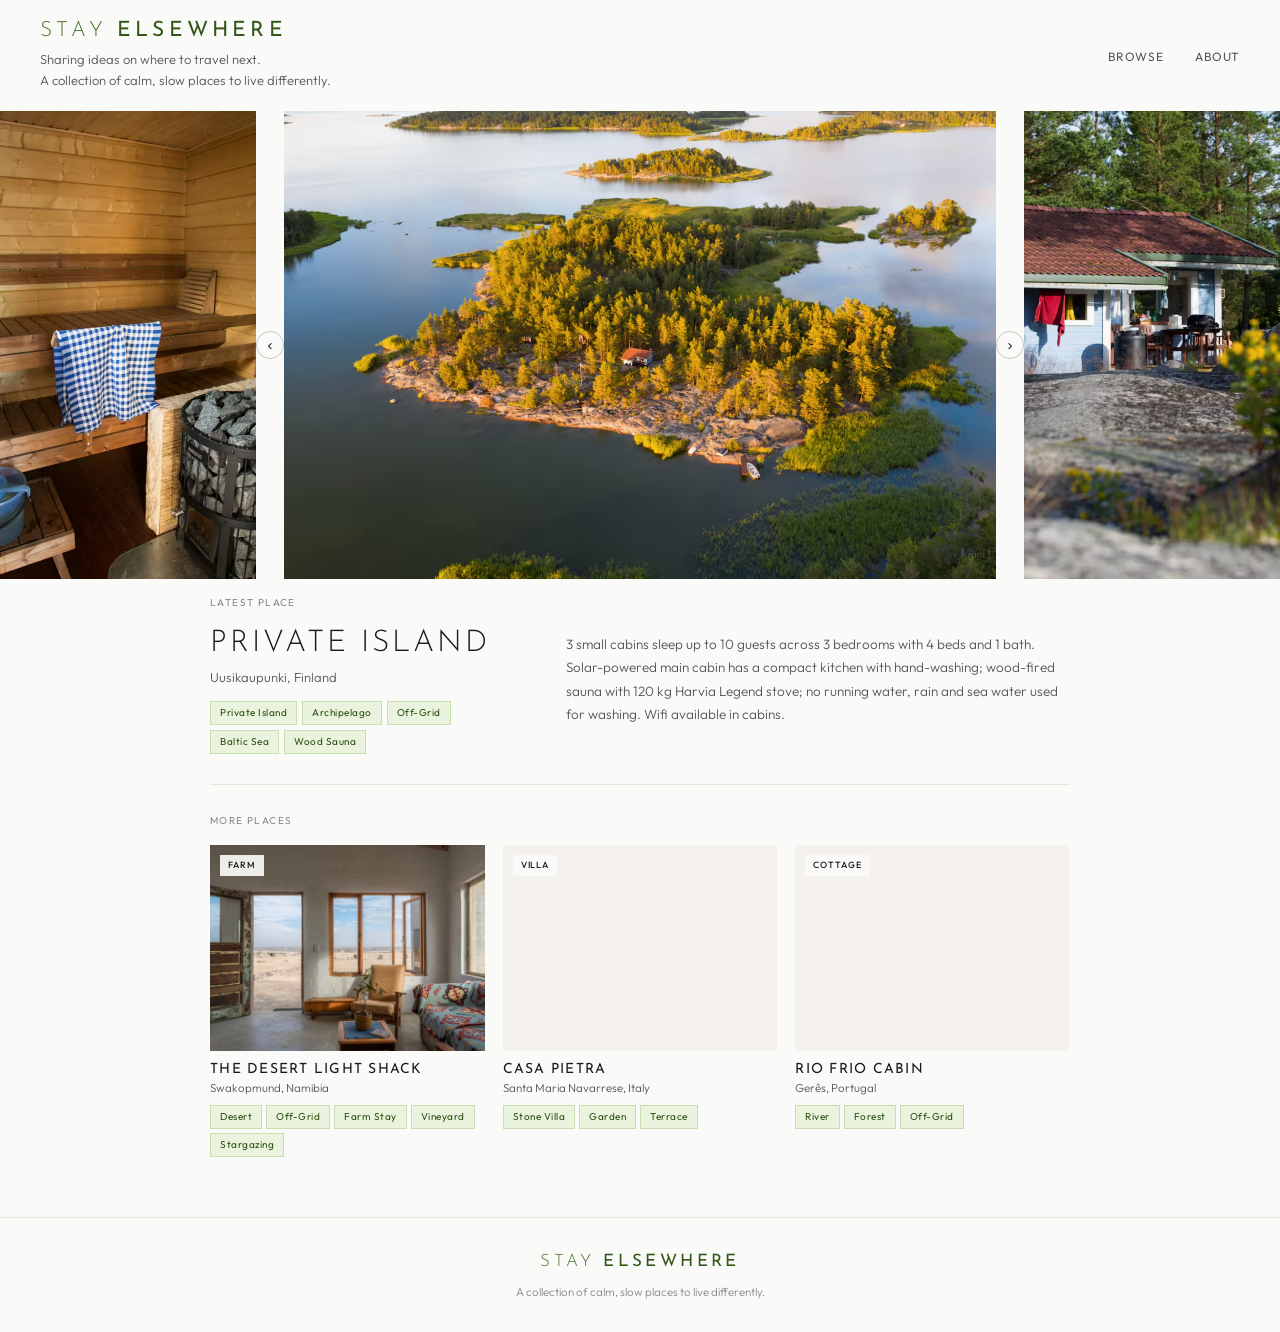
==== commit ab0aa115: "Add place: Home stay, Namibia" ====
--- a/index.html
+++ b/index.html
@@ -62,14 +62,14 @@
     <section class="more-section">
       <p class="section-label">MORE PLACES</p>
       <div class="places-grid">
-        <a href="place.html?id=002-desert-window-namibia" class="place-card">
-        <div class="card-image" style="background-image: url('https://images.unsplash.com/photo-1509316785289-025f5b846b35?auto=format&fit=crop&w=800&q=80')">
-          <span class="card-type">ECO LODGE</span>
+        <a href="place.html?id=002-homestay-Namibia" class="place-card">
+        <div class="card-image" style="background-image: url('photos/002-homestay-Namibia/photos/cover.png')">
+          <span class="card-type">FARM</span>
         </div>
         <div class="card-info">
-          <p class="card-name">DESERT WINDOW</p>
+          <p class="card-name">THE DESERT LIGHT SHACK</p>
           <p class="card-location">Swakopmund, Namibia</p>
-          <div class="card-tags"><span class="tag">Desert</span><span class="tag">Eco Lodge</span><span class="tag">Off-Grid</span></div>
+          <div class="card-tags"><span class="tag">Desert</span><span class="tag">Off-Grid</span><span class="tag">Farm Stay</span><span class="tag">Vineyard</span><span class="tag">Stargazing</span></div>
         </div>
       </a>
         <a href="place.html?id=003-casa-pietra-italy" class="place-card">
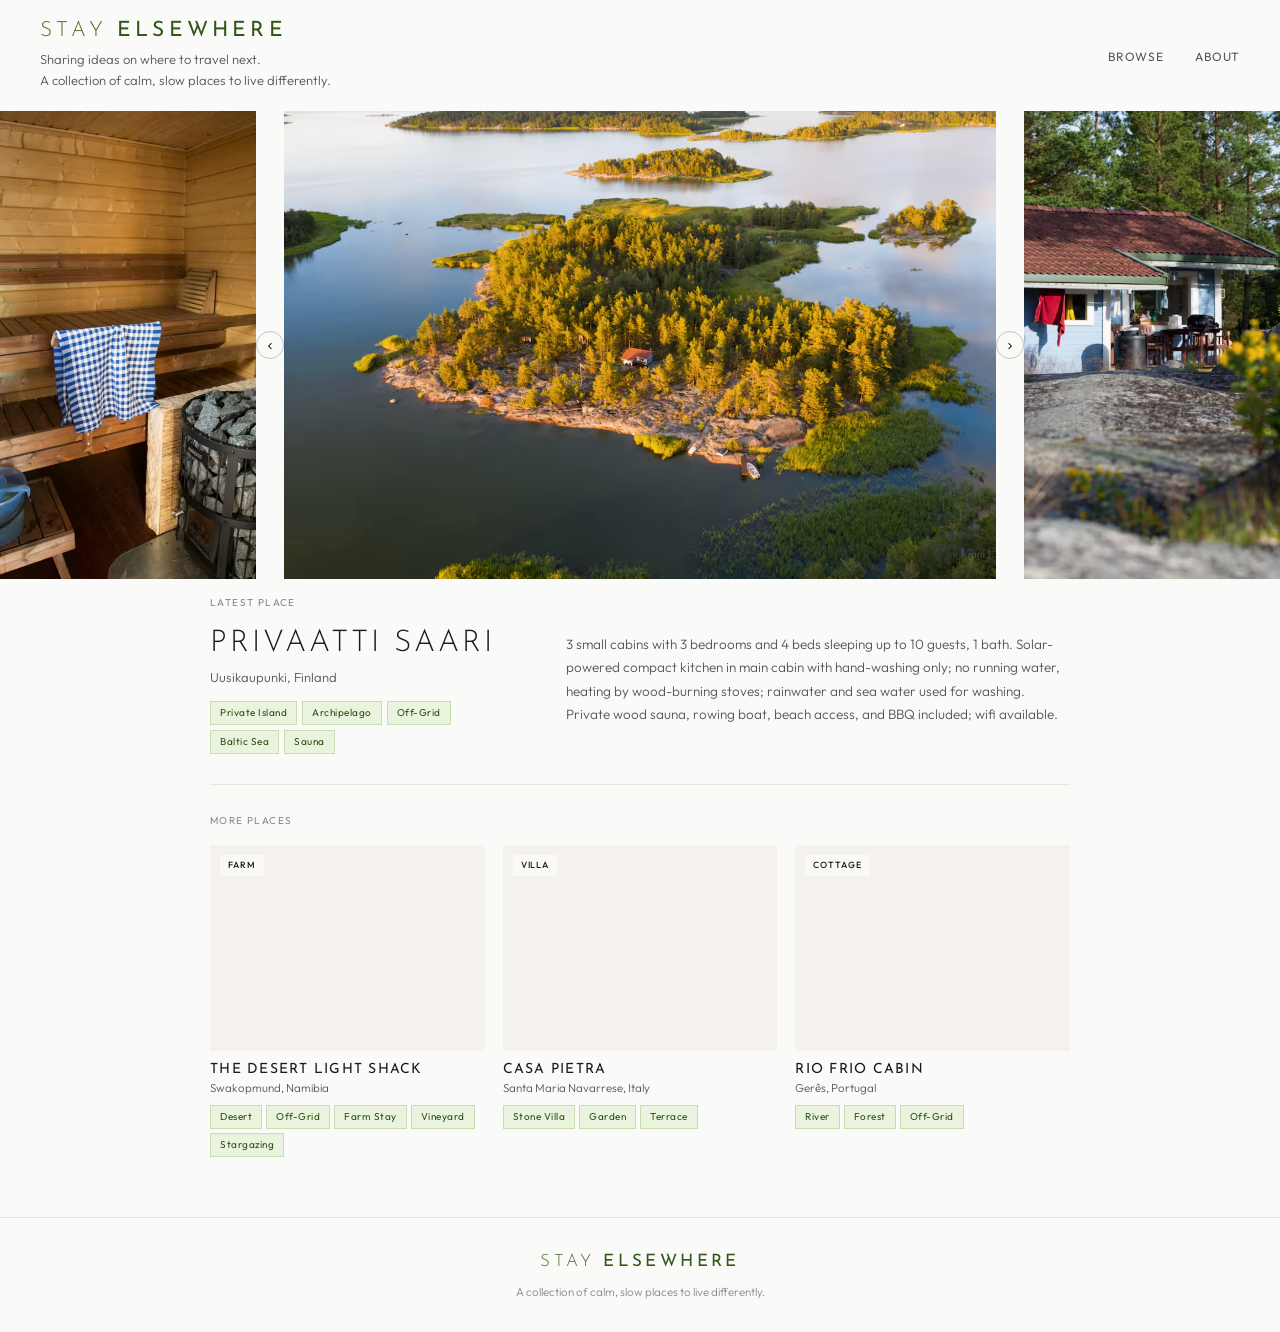
==== commit 3b955223: "Add place: Private island, Finland" ====
--- a/index.html
+++ b/index.html
@@ -49,12 +49,12 @@
       <p class="section-label">LATEST PLACE</p>
       <div class="featured-content">
         <div class="featured-left">
-          <a href="place.html?id=001-island-Finland" class="featured-name">PRIVATE ISLAND</a>
+          <a href="place.html?id=001-island-Finland" class="featured-name">PRIVAATTI SAARI</a>
           <p class="featured-location">Uusikaupunki, Finland</p>
-          <div class="featured-tags"><span class="tag">Private Island</span><span class="tag">Archipelago</span><span class="tag">Off-Grid</span><span class="tag">Baltic Sea</span><span class="tag">Wood Sauna</span></div>
+          <div class="featured-tags"><span class="tag">Private Island</span><span class="tag">Archipelago</span><span class="tag">Off-Grid</span><span class="tag">Baltic Sea</span><span class="tag">Sauna</span></div>
         </div>
         <div class="featured-right">
-          <p class="featured-description">3 small cabins sleep up to 10 guests across 3 bedrooms with 4 beds and 1 bath. Solar-powered main cabin has a compact kitchen with hand-washing; wood-fired sauna with 120 kg Harvia Legend stove; no running water, rain and sea water used for washing. Wifi available in cabins.</p>
+          <p class="featured-description">3 small cabins with 3 bedrooms and 4 beds sleeping up to 10 guests, 1 bath. Solar-powered compact kitchen in main cabin with hand-washing only; no running water, heating by wood-burning stoves; rainwater and sea water used for washing. Private wood sauna, rowing boat, beach access, and BBQ included; wifi available.</p>
         </div>
       </div>
     </section>
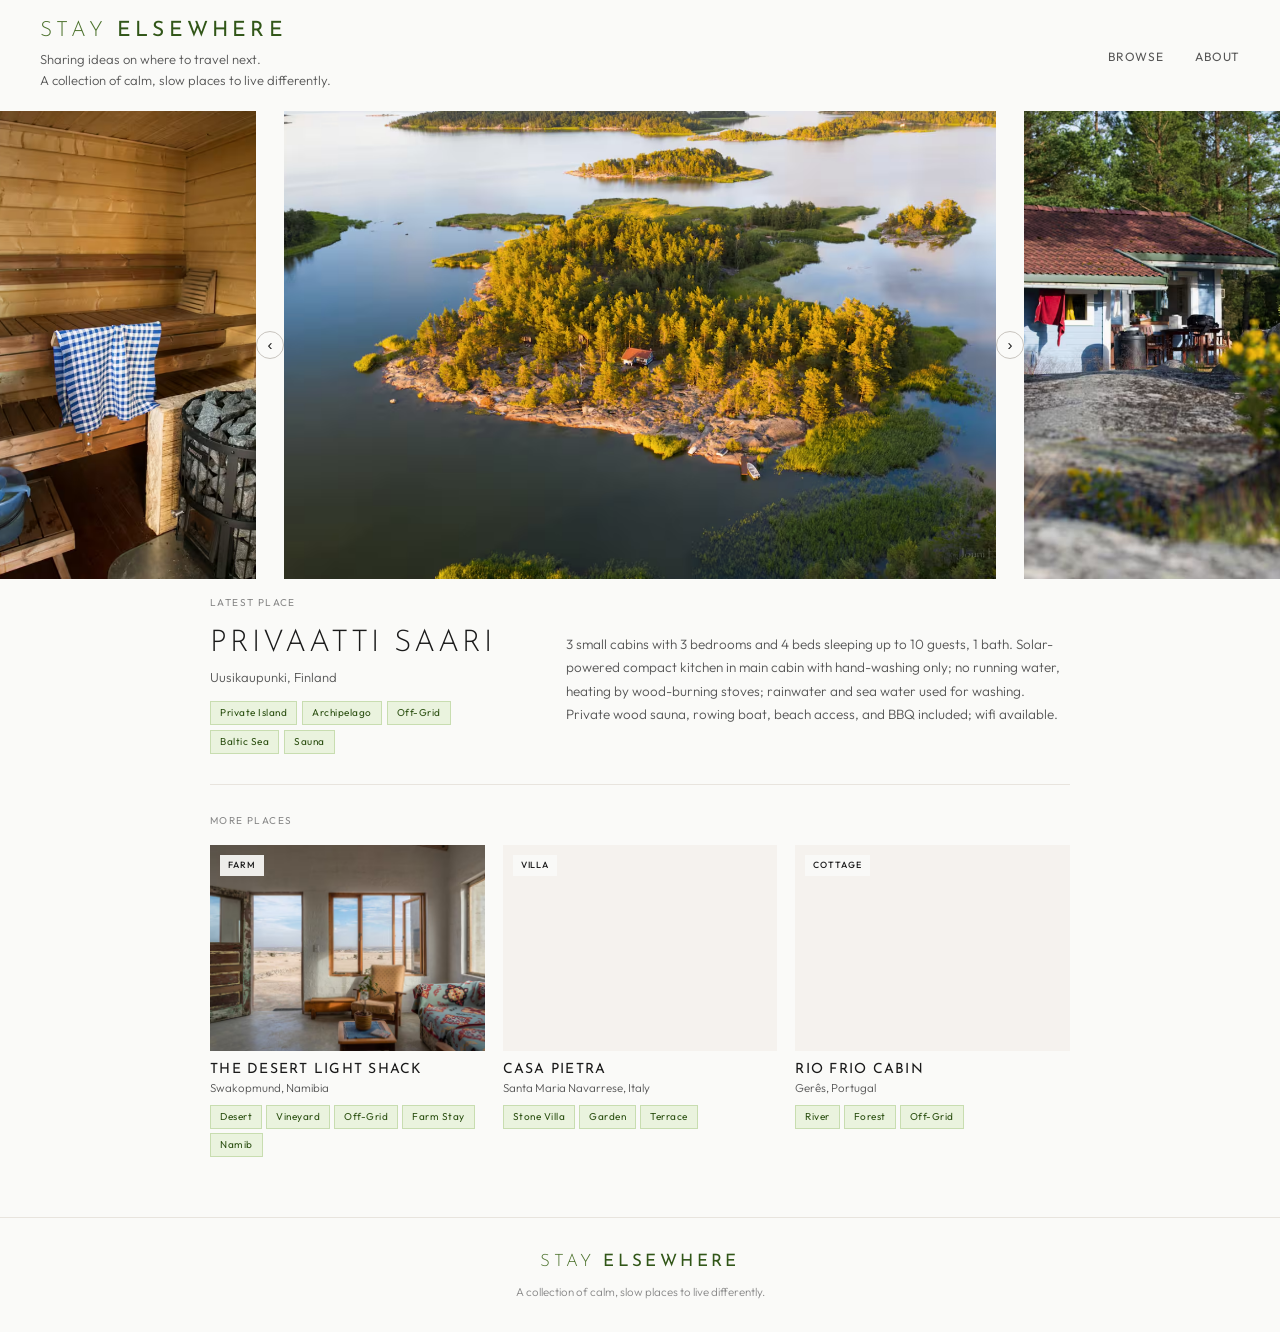
==== commit b5cb5f9b: "Add place: Small farm, Namibia" ====
--- a/index.html
+++ b/index.html
@@ -69,7 +69,7 @@
         <div class="card-info">
           <p class="card-name">THE DESERT LIGHT SHACK</p>
           <p class="card-location">Swakopmund, Namibia</p>
-          <div class="card-tags"><span class="tag">Desert</span><span class="tag">Off-Grid</span><span class="tag">Farm Stay</span><span class="tag">Vineyard</span><span class="tag">Stargazing</span></div>
+          <div class="card-tags"><span class="tag">Desert</span><span class="tag">Vineyard</span><span class="tag">Off-Grid</span><span class="tag">Farm Stay</span><span class="tag">Namib</span></div>
         </div>
       </a>
         <a href="place.html?id=003-casa-pietra-italy" class="place-card">
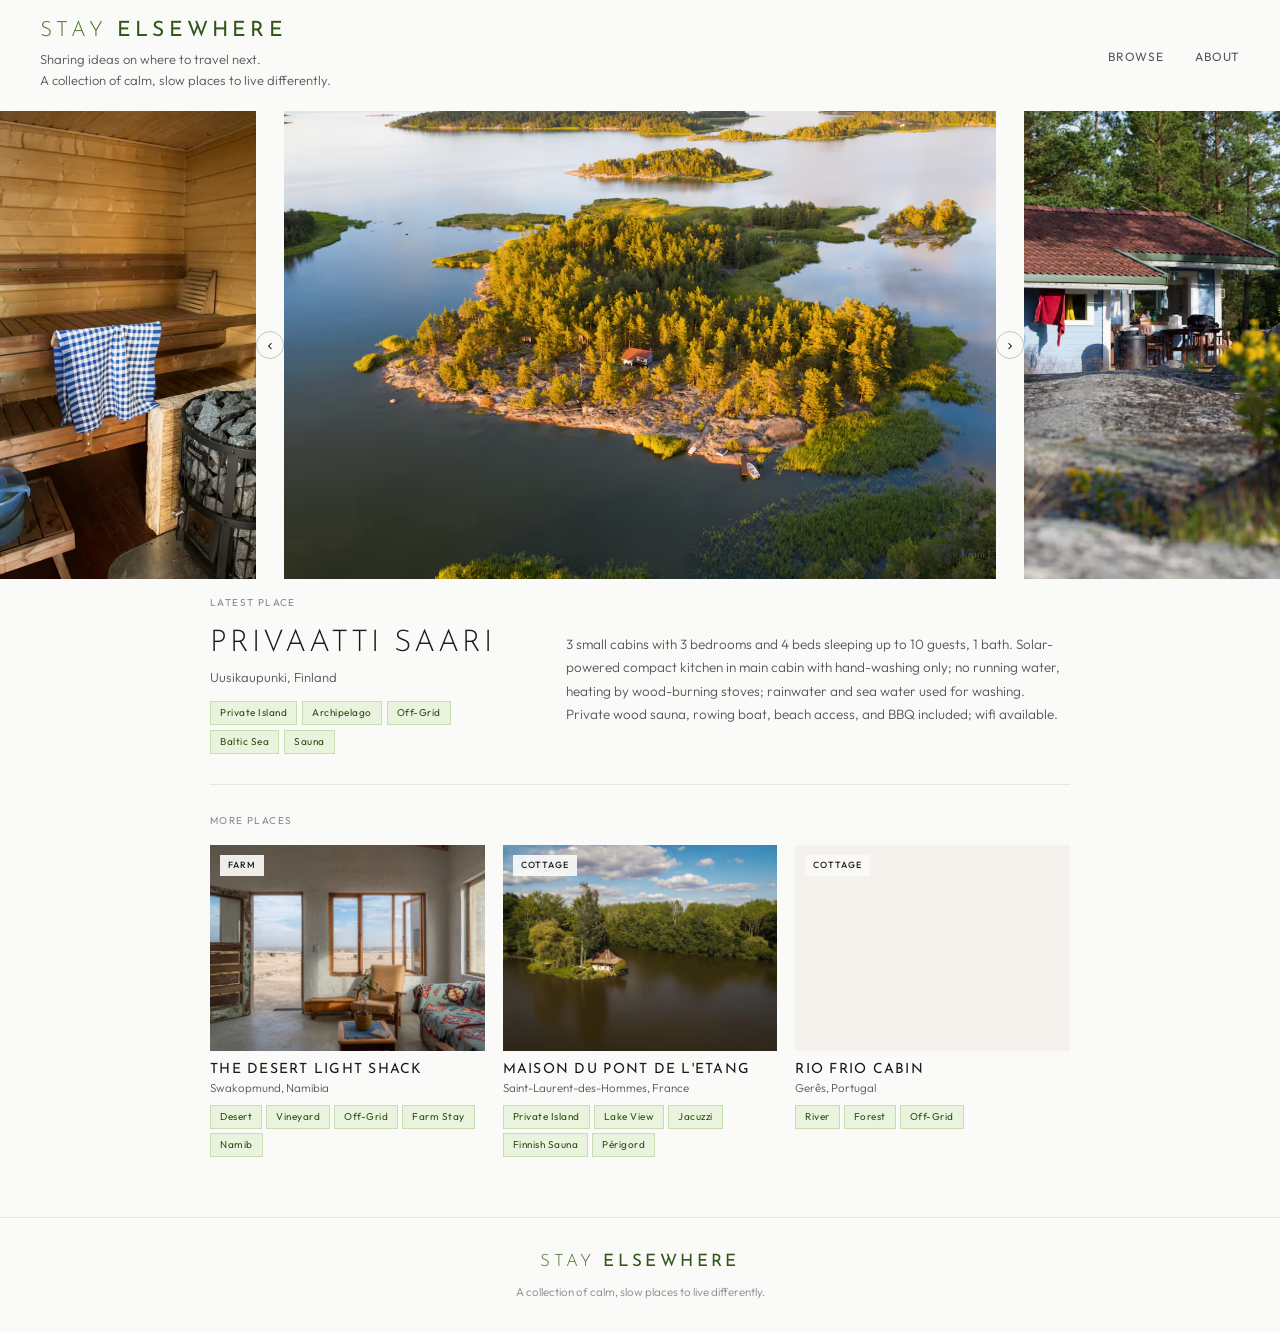
==== commit 678048fc: "Add place: Etang, St Laurent des Hommes" ====
--- a/index.html
+++ b/index.html
@@ -72,14 +72,14 @@
           <div class="card-tags"><span class="tag">Desert</span><span class="tag">Vineyard</span><span class="tag">Off-Grid</span><span class="tag">Farm Stay</span><span class="tag">Namib</span></div>
         </div>
       </a>
-        <a href="place.html?id=003-casa-pietra-italy" class="place-card">
-        <div class="card-image" style="background-image: url('https://images.unsplash.com/photo-1523531294919-4bcd7c65e216?auto=format&fit=crop&w=800&q=80')">
-          <span class="card-type">VILLA</span>
+        <a href="place.html?id=003-etang-Perigord" class="place-card">
+        <div class="card-image" style="background-image: url('photos/003-etang-Perigord/photos/cover.png')">
+          <span class="card-type">COTTAGE</span>
         </div>
         <div class="card-info">
-          <p class="card-name">CASA PIETRA</p>
-          <p class="card-location">Santa Maria Navarrese, Italy</p>
-          <div class="card-tags"><span class="tag">Stone Villa</span><span class="tag">Garden</span><span class="tag">Terrace</span></div>
+          <p class="card-name">MAISON DU PONT DE L'ETANG</p>
+          <p class="card-location">Saint-Laurent-des-Hommes, France</p>
+          <div class="card-tags"><span class="tag">Private Island</span><span class="tag">Lake View</span><span class="tag">Jacuzzi</span><span class="tag">Finnish Sauna</span><span class="tag">Périgord</span></div>
         </div>
       </a>
         <a href="place.html?id=004-rio-frio-cabin-portugal" class="place-card">
